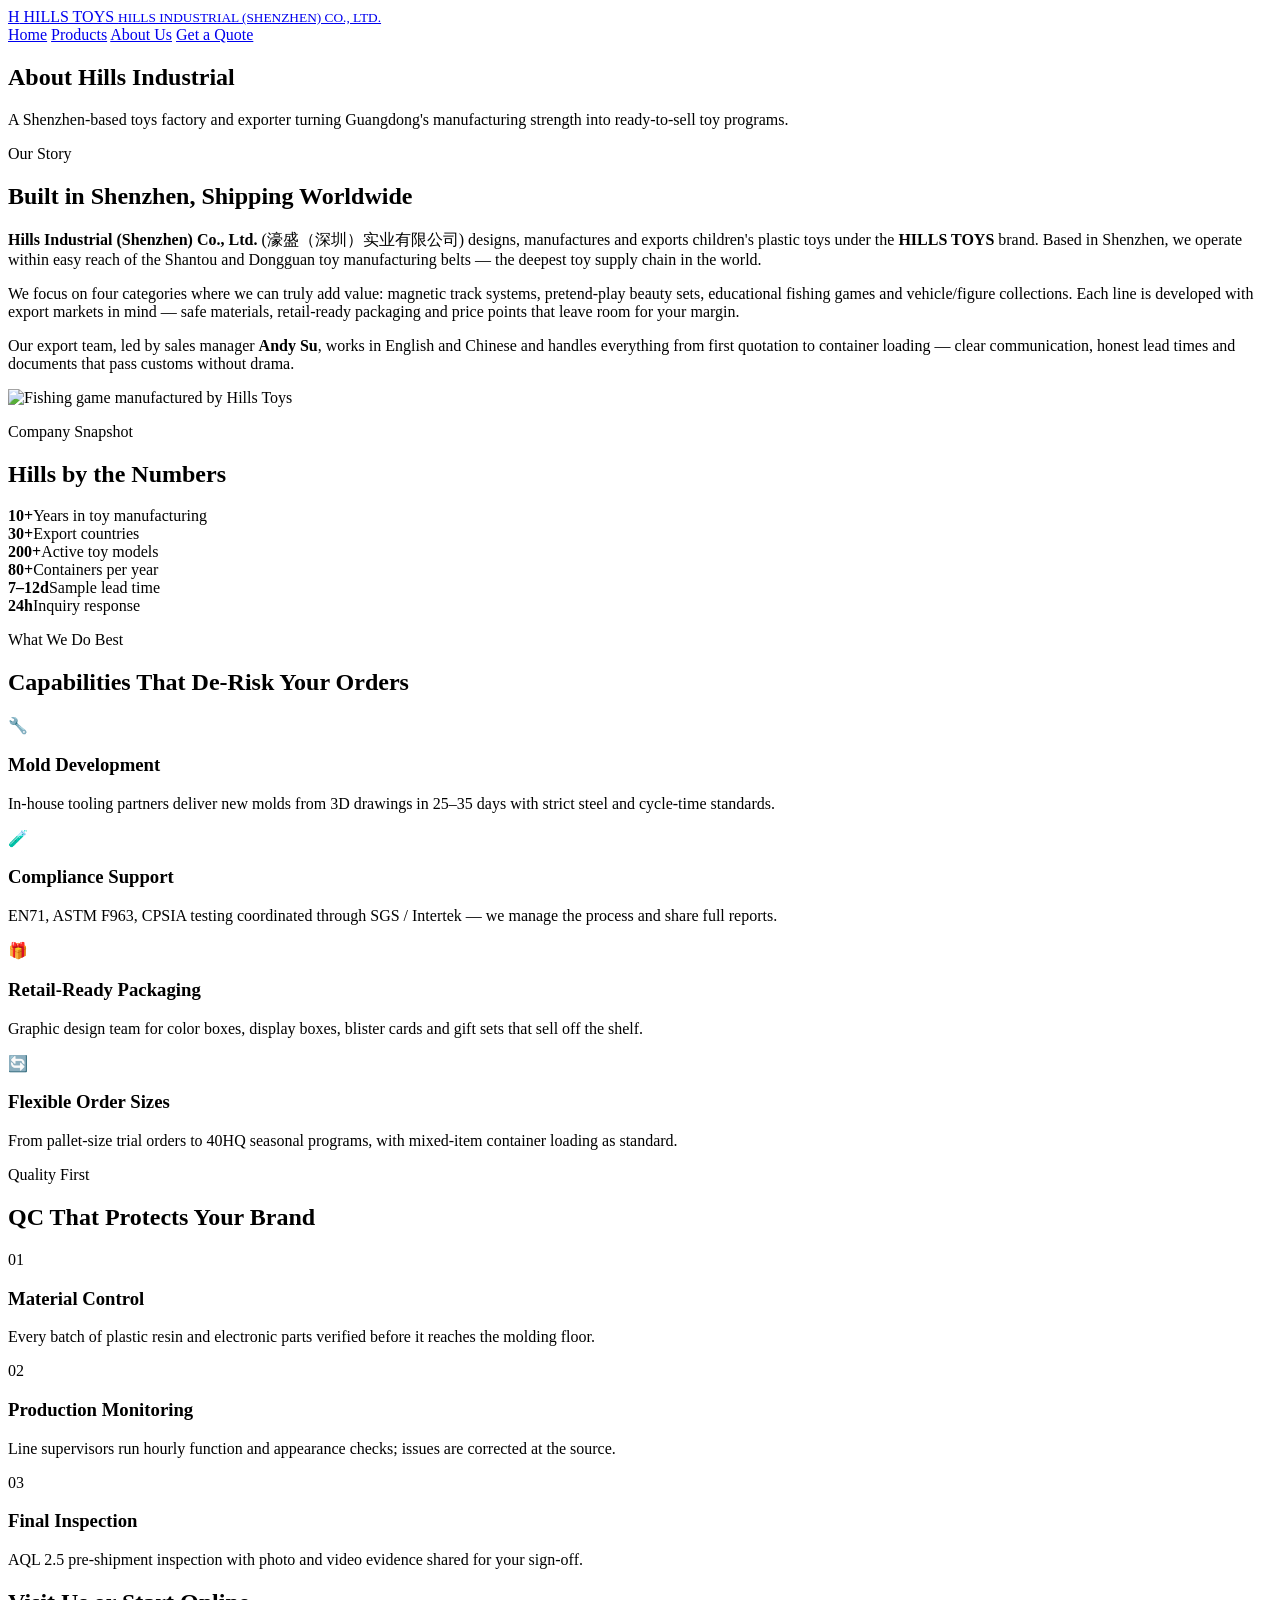
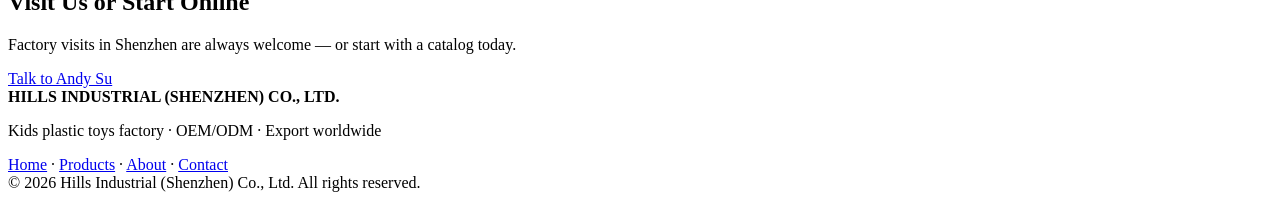
==== about.html @ bfa1b843 "Add about.html" ====
<!DOCTYPE html>
<html lang="en">
<head>
<meta charset="UTF-8">
<meta name="viewport" content="width=device-width, initial-scale=1.0">
<title>About HILLS TOYS | Hills Industrial (Shenzhen) Co., Ltd. — Kids Toys Factory</title>
<meta name="description" content="Hills Industrial (Shenzhen) Co., Ltd. (濠盛实业) is a Shenzhen-based kids toys manufacturer and exporter offering magnetic track cars, beauty play sets, fishing games, figure collections and truck sets with OEM/ODM service to buyers in 30+ countries.">
<link rel="icon" href="data:image/svg+xml,%3Csvg xmlns='http://www.w3.org/2000/svg' viewBox='0 0 32 32'%3E%3Crect width='32' height='32' rx='6' fill='%232563eb'/%3E%3Ctext x='16' y='22' font-size='15' font-family='Arial' font-weight='bold' fill='white' text-anchor='middle'%3EH%3C/text%3E%3C/svg%3E">
<link rel="stylesheet" href="css/style.css">
</head>
<body>

<header class="site-header">
  <div class="container nav-wrap">
    <a href="index.html" class="brand"><span class="brand-mark">H</span> HILLS TOYS <small>HILLS INDUSTRIAL (SHENZHEN) CO., LTD.</small></a>
    <nav class="nav">
      <a href="index.html">Home</a>
      <a href="products.html">Products</a>
      <a href="about.html" class="active">About Us</a>
      <a href="contact.html" class="nav-cta">Get a Quote</a>
    </nav>
  </div>
</header>

<section class="page-hero">
  <div class="container">
    <h1>About Hills Industrial</h1>
    <p>A Shenzhen-based toys factory and exporter turning Guangdong's manufacturing strength into ready-to-sell toy programs.</p>
  </div>
</section>

<section class="section">
  <div class="container split">
    <div>
      <p class="section-kicker">Our Story</p>
      <h2 class="section-title" style="text-align:left;">Built in Shenzhen, Shipping Worldwide</h2>
      <p><strong>Hills Industrial (Shenzhen) Co., Ltd.</strong> (濠盛（深圳）实业有限公司) designs, manufactures and exports children's plastic toys under the <strong>HILLS TOYS</strong> brand. Based in Shenzhen, we operate within easy reach of the Shantou and Dongguan toy manufacturing belts — the deepest toy supply chain in the world.</p>
      <p>We focus on four categories where we can truly add value: magnetic track systems, pretend-play beauty sets, educational fishing games and vehicle/figure collections. Each line is developed with export markets in mind — safe materials, retail-ready packaging and price points that leave room for your margin.</p>
      <p>Our export team, led by sales manager <strong>Andy Su</strong>, works in English and Chinese and handles everything from first quotation to container loading — clear communication, honest lead times and documents that pass customs without drama.</p>
    </div>
    <img class="split-img" src="images/fishing-game.jpg" alt="Fishing game manufactured by Hills Toys" loading="lazy">
  </div>
</section>

<section class="section section-alt">
  <div class="container">
    <p class="section-kicker">Company Snapshot</p>
    <h2 class="section-title">Hills by the Numbers</h2>
    <div class="num-grid">
      <div class="num-card"><strong>10+</strong><span>Years in toy manufacturing</span></div>
      <div class="num-card"><strong>30+</strong><span>Export countries</span></div>
      <div class="num-card"><strong>200+</strong><span>Active toy models</span></div>
      <div class="num-card"><strong>80+</strong><span>Containers per year</span></div>
      <div class="num-card"><strong>7–12d</strong><span>Sample lead time</span></div>
      <div class="num-card"><strong>24h</strong><span>Inquiry response</span></div>
    </div>
  </div>
</section>

<section class="section">
  <div class="container">
    <p class="section-kicker">What We Do Best</p>
    <h2 class="section-title">Capabilities That De-Risk Your Orders</h2>
    <div class="feature-grid">
      <div class="feature-card"><div class="feature-icon">🔧</div><h3>Mold Development</h3><p>In-house tooling partners deliver new molds from 3D drawings in 25–35 days with strict steel and cycle-time standards.</p></div>
      <div class="feature-card"><div class="feature-icon">🧪</div><h3>Compliance Support</h3><p>EN71, ASTM F963, CPSIA testing coordinated through SGS / Intertek — we manage the process and share full reports.</p></div>
      <div class="feature-card"><div class="feature-icon">🎁</div><h3>Retail-Ready Packaging</h3><p>Graphic design team for color boxes, display boxes, blister cards and gift sets that sell off the shelf.</p></div>
      <div class="feature-card"><div class="feature-icon">🔄</div><h3>Flexible Order Sizes</h3><p>From pallet-size trial orders to 40HQ seasonal programs, with mixed-item container loading as standard.</p></div>
    </div>
  </div>
</section>

<section class="section section-alt">
  <div class="container">
    <p class="section-kicker">Quality First</p>
    <h2 class="section-title">QC That Protects Your Brand</h2>
    <div class="qc-grid">
      <div class="qc-card"><span class="qc-num">01</span><h3>Material Control</h3><p>Every batch of plastic resin and electronic parts verified before it reaches the molding floor.</p></div>
      <div class="qc-card"><span class="qc-num">02</span><h3>Production Monitoring</h3><p>Line supervisors run hourly function and appearance checks; issues are corrected at the source.</p></div>
      <div class="qc-card"><span class="qc-num">03</span><h3>Final Inspection</h3><p>AQL 2.5 pre-shipment inspection with photo and video evidence shared for your sign-off.</p></div>
    </div>
  </div>
</section>

<section class="cta-band">
  <div class="container cta-inner">
    <h2>Visit Us or Start Online</h2>
    <p>Factory visits in Shenzhen are always welcome — or start with a catalog today.</p>
    <a href="contact.html" class="btn btn-primary btn-lg">Talk to Andy Su</a>
  </div>
</section>

<footer class="site-footer">
  <div class="container footer-wrap">
    <div>
      <strong>HILLS INDUSTRIAL (SHENZHEN) CO., LTD.</strong>
      <p>Kids plastic toys factory · OEM/ODM · Export worldwide</p>
    </div>
    <div class="footer-links">
      <a href="index.html">Home</a> · <a href="products.html">Products</a> · <a href="about.html">About</a> · <a href="contact.html">Contact</a>
    </div>
  </div>
  <div class="container copyright">© 2026 Hills Industrial (Shenzhen) Co., Ltd. All rights reserved.</div>
</footer>

<script src="js/main.js"></script>
</body>
</html>
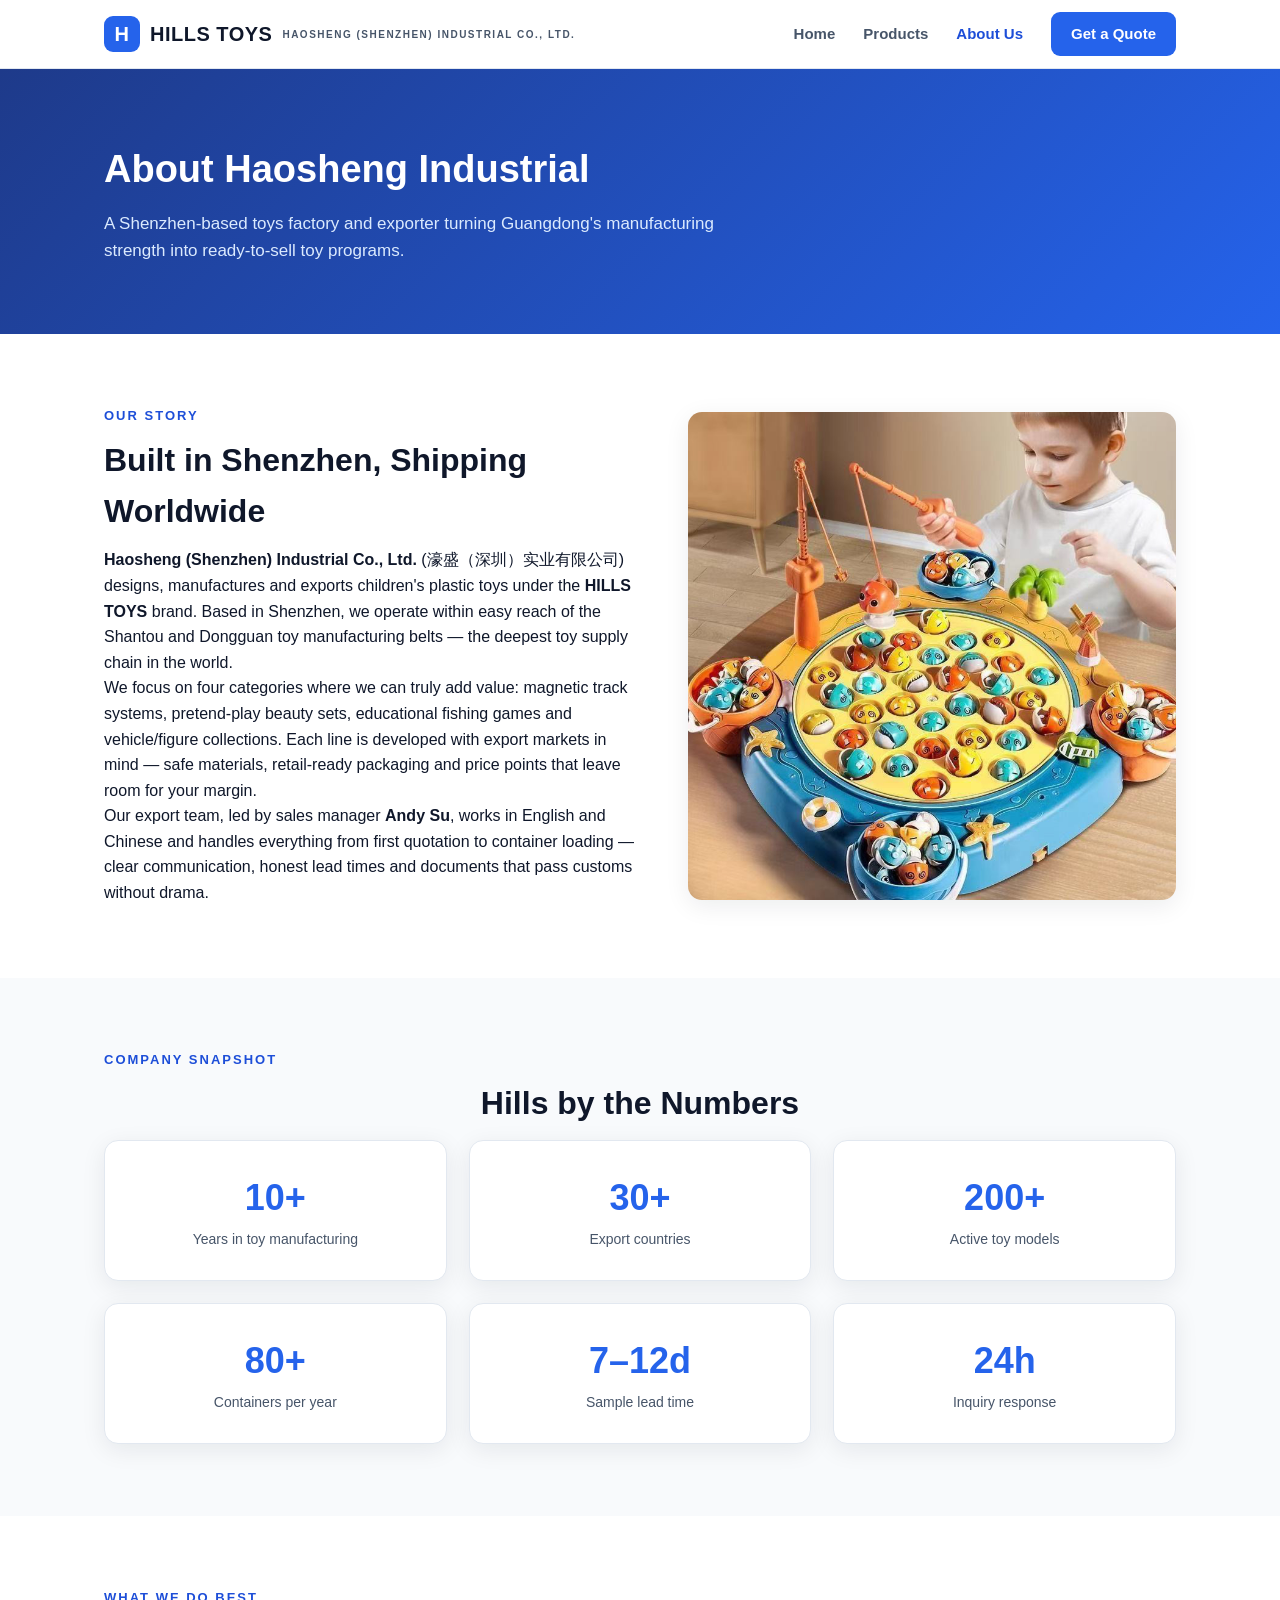
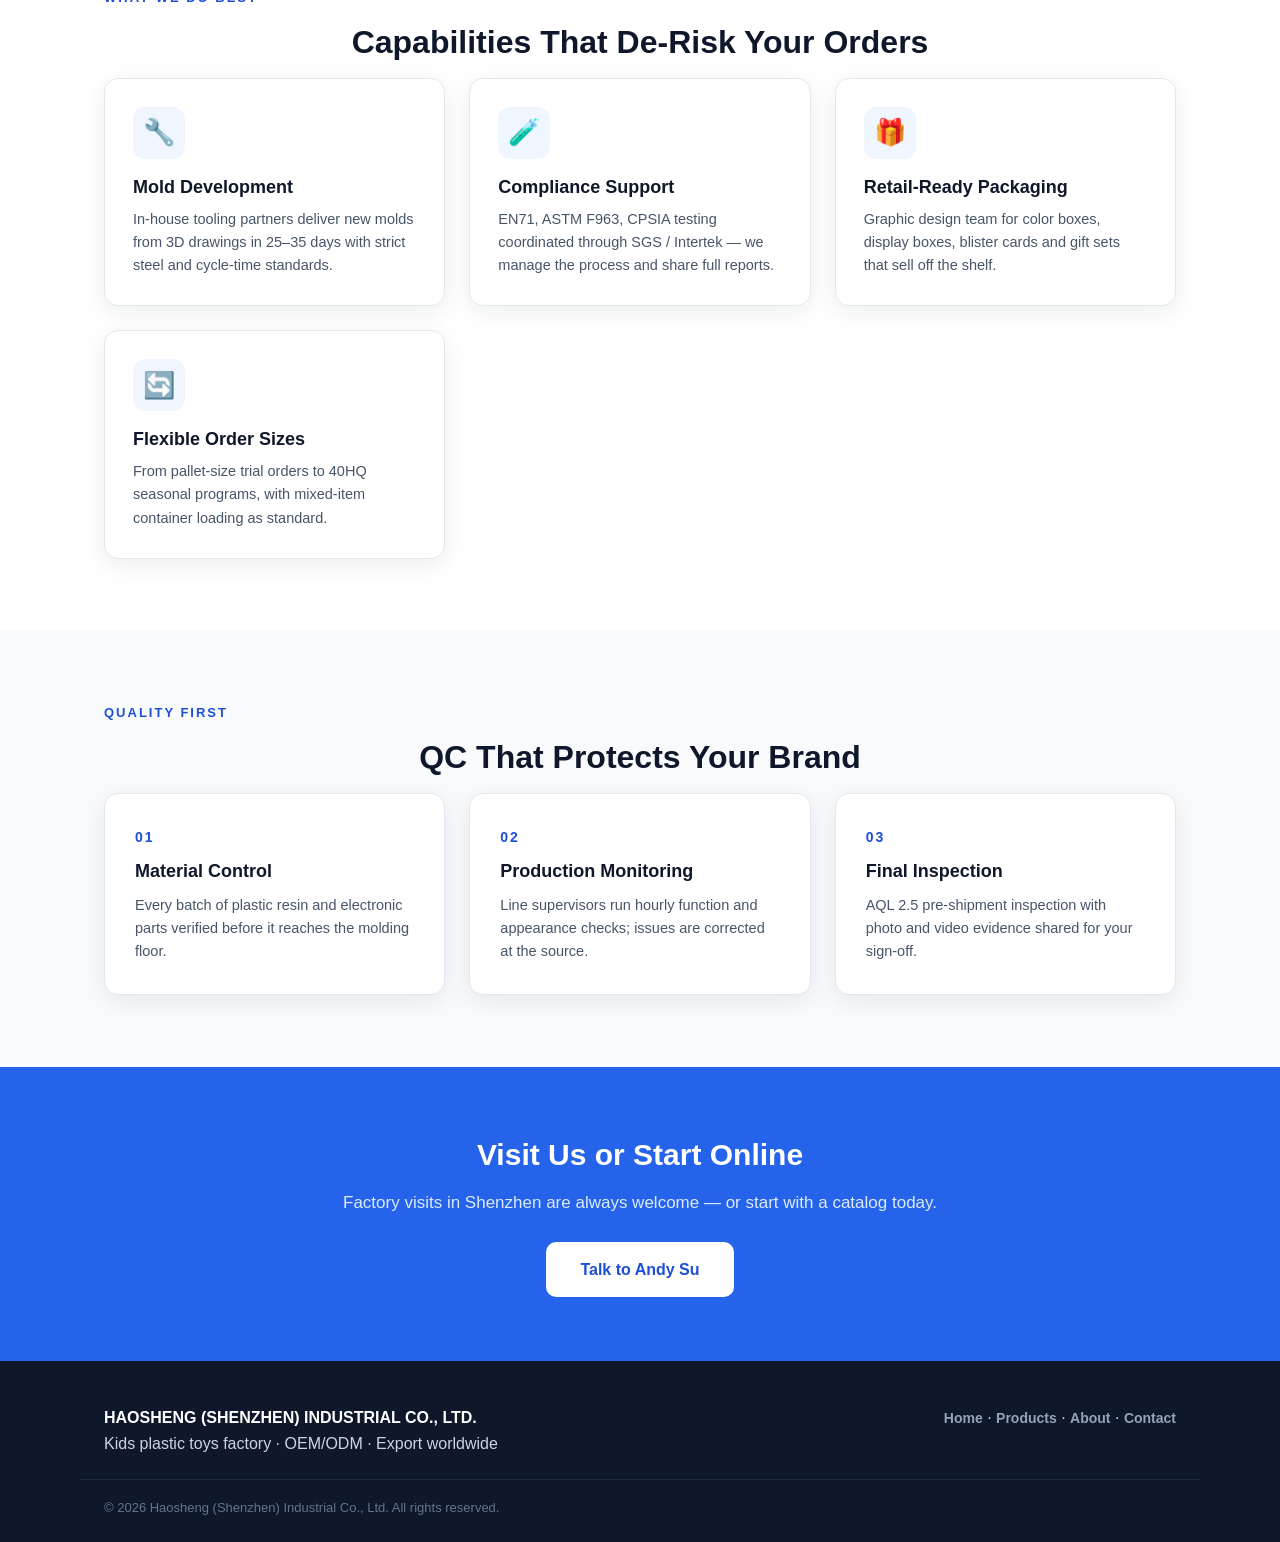
==== commit ba18f4e7: "Add about.html" ====
--- a/about.html
+++ b/about.html
@@ -3,8 +3,8 @@
 <head>
 <meta charset="UTF-8">
 <meta name="viewport" content="width=device-width, initial-scale=1.0">
-<title>About HILLS TOYS | Hills Industrial (Shenzhen) Co., Ltd. — Kids Toys Factory</title>
-<meta name="description" content="Hills Industrial (Shenzhen) Co., Ltd. (濠盛实业) is a Shenzhen-based kids toys manufacturer and exporter offering magnetic track cars, beauty play sets, fishing games, figure collections and truck sets with OEM/ODM service to buyers in 30+ countries.">
+<title>About HILLS TOYS | Haosheng (Shenzhen) Industrial Co., Ltd. — Kids Toys Factory</title>
+<meta name="description" content="Haosheng (Shenzhen) Industrial Co., Ltd. (濠盛实业) is a Shenzhen-based kids toys manufacturer and exporter offering magnetic track cars, beauty play sets, fishing games, figure collections and truck sets with OEM/ODM service to buyers in 30+ countries.">
 <link rel="icon" href="data:image/svg+xml,%3Csvg xmlns='http://www.w3.org/2000/svg' viewBox='0 0 32 32'%3E%3Crect width='32' height='32' rx='6' fill='%232563eb'/%3E%3Ctext x='16' y='22' font-size='15' font-family='Arial' font-weight='bold' fill='white' text-anchor='middle'%3EH%3C/text%3E%3C/svg%3E">
 <link rel="stylesheet" href="css/style.css">
 </head>
@@ -12,7 +12,7 @@
 
 <header class="site-header">
   <div class="container nav-wrap">
-    <a href="index.html" class="brand"><span class="brand-mark">H</span> HILLS TOYS <small>HILLS INDUSTRIAL (SHENZHEN) CO., LTD.</small></a>
+    <a href="index.html" class="brand"><span class="brand-mark">H</span> HILLS TOYS <small>HAOSHENG (SHENZHEN) INDUSTRIAL CO., LTD.</small></a>
     <nav class="nav">
       <a href="index.html">Home</a>
       <a href="products.html">Products</a>
@@ -24,7 +24,7 @@
 
 <section class="page-hero">
   <div class="container">
-    <h1>About Hills Industrial</h1>
+    <h1>About Haosheng Industrial</h1>
     <p>A Shenzhen-based toys factory and exporter turning Guangdong's manufacturing strength into ready-to-sell toy programs.</p>
   </div>
 </section>
@@ -34,7 +34,7 @@
     <div>
       <p class="section-kicker">Our Story</p>
       <h2 class="section-title" style="text-align:left;">Built in Shenzhen, Shipping Worldwide</h2>
-      <p><strong>Hills Industrial (Shenzhen) Co., Ltd.</strong> (濠盛（深圳）实业有限公司) designs, manufactures and exports children's plastic toys under the <strong>HILLS TOYS</strong> brand. Based in Shenzhen, we operate within easy reach of the Shantou and Dongguan toy manufacturing belts — the deepest toy supply chain in the world.</p>
+      <p><strong>Haosheng (Shenzhen) Industrial Co., Ltd.</strong> (濠盛（深圳）实业有限公司) designs, manufactures and exports children's plastic toys under the <strong>HILLS TOYS</strong> brand. Based in Shenzhen, we operate within easy reach of the Shantou and Dongguan toy manufacturing belts — the deepest toy supply chain in the world.</p>
       <p>We focus on four categories where we can truly add value: magnetic track systems, pretend-play beauty sets, educational fishing games and vehicle/figure collections. Each line is developed with export markets in mind — safe materials, retail-ready packaging and price points that leave room for your margin.</p>
       <p>Our export team, led by sales manager <strong>Andy Su</strong>, works in English and Chinese and handles everything from first quotation to container loading — clear communication, honest lead times and documents that pass customs without drama.</p>
     </div>
@@ -93,14 +93,14 @@
 <footer class="site-footer">
   <div class="container footer-wrap">
     <div>
-      <strong>HILLS INDUSTRIAL (SHENZHEN) CO., LTD.</strong>
+      <strong>HAOSHENG (SHENZHEN) INDUSTRIAL CO., LTD.</strong>
       <p>Kids plastic toys factory · OEM/ODM · Export worldwide</p>
     </div>
     <div class="footer-links">
       <a href="index.html">Home</a> · <a href="products.html">Products</a> · <a href="about.html">About</a> · <a href="contact.html">Contact</a>
     </div>
   </div>
-  <div class="container copyright">© 2026 Hills Industrial (Shenzhen) Co., Ltd. All rights reserved.</div>
+  <div class="container copyright">© 2026 Haosheng (Shenzhen) Industrial Co., Ltd. All rights reserved.</div>
 </footer>
 
 <script src="js/main.js"></script>
--- a/css/style.css
+++ b/css/style.css
@@ -0,0 +1,239 @@
+/* ================= Hills Toys (濠盛) — B2B Site ================= */
+:root{
+  --blue:#2563eb;
+  --blue-dark:#1d4ed8;
+  --orange:#f97316;
+  --orange-dark:#ea580c;
+  --ink:#0f172a;
+  --slate:#475569;
+  --line:#e2e8f0;
+  --bg-alt:#f8fafc;
+  --white:#ffffff;
+  --radius:14px;
+  --shadow:0 6px 24px rgba(15,23,42,.08);
+}
+*{margin:0;padding:0;box-sizing:border-box;}
+html{scroll-behavior:smooth;}
+body{
+  font-family:-apple-system,BlinkMacSystemFont,"Segoe UI","PingFang SC","Hiragino Sans GB","Microsoft YaHei",Helvetica,Arial,sans-serif;
+  color:var(--ink);background:var(--white);line-height:1.6;
+  -webkit-font-smoothing:antialiased;
+}
+img{max-width:100%;display:block;}
+a{color:var(--blue-dark);text-decoration:none;}
+.container{max-width:1120px;margin:0 auto;padding:0 24px;}
+.section{padding:72px 0;}
+.section-alt{background:var(--bg-alt);}
+
+/* ---------- Header ---------- */
+.site-header{
+  position:sticky;top:0;z-index:50;background:rgba(255,255,255,.95);
+  backdrop-filter:blur(8px);border-bottom:1px solid var(--line);
+}
+.nav-wrap{display:flex;align-items:center;justify-content:space-between;height:68px;}
+.brand{font-weight:800;font-size:20px;color:var(--ink);display:flex;align-items:center;gap:10px;letter-spacing:.5px;}
+.brand small{font-size:10px;font-weight:600;color:var(--slate);letter-spacing:1.5px;display:block;line-height:1.1;}
+.brand-mark{
+  background:var(--blue);color:#fff;width:36px;height:36px;border-radius:9px;
+  display:flex;align-items:center;justify-content:center;font-size:20px;flex-shrink:0;
+}
+.nav{display:flex;align-items:center;gap:28px;}
+.nav a{color:var(--slate);font-weight:600;font-size:15px;}
+.nav a.active,.nav a:hover{color:var(--blue-dark);}
+.nav-cta{
+  background:var(--blue);color:#fff!important;padding:10px 20px;border-radius:9px;
+}
+.nav-cta:hover{background:var(--blue-dark);}
+
+/* ---------- Hero ---------- */
+.hero{
+  min-height:520px;display:flex;align-items:center;
+  background-size:cover;background-position:center;color:#fff;
+}
+.hero-inner{padding:90px 24px;max-width:820px;}
+.hero-kicker{
+  display:inline-block;background:var(--blue);color:#fff;font-size:13px;
+  font-weight:700;letter-spacing:1px;text-transform:uppercase;
+  padding:6px 14px;border-radius:999px;margin-bottom:20px;
+}
+.hero h1{font-size:44px;line-height:1.15;margin-bottom:18px;font-weight:800;}
+.hero-sub{font-size:18px;color:#e2e8f0;max-width:640px;margin-bottom:30px;}
+.hero-actions{display:flex;gap:14px;flex-wrap:wrap;}
+.btn{
+  display:inline-block;font-weight:700;font-size:15px;padding:13px 28px;
+  border-radius:10px;transition:.2s;border:none;cursor:pointer;
+}
+.btn-primary{background:var(--blue);color:#fff!important;}
+.btn-primary:hover{background:var(--blue-dark);transform:translateY(-1px);}
+.btn-ghost{background:rgba(255,255,255,.14);color:#fff!important;border:1px solid rgba(255,255,255,.5);}
+.btn-ghost:hover{background:rgba(255,255,255,.24);}
+.btn-lg{padding:15px 34px;font-size:16px;}
+
+/* ---------- Stats bar ---------- */
+.stats-bar{background:var(--ink);color:#fff;padding:34px 0;}
+.stats-grid{display:grid;grid-template-columns:repeat(4,1fr);gap:20px;text-align:center;}
+.stats-grid strong{display:block;font-size:34px;color:#60a5fa;font-weight:800;}
+.stats-grid span{font-size:14px;color:#cbd5e1;}
+
+/* ---------- Section headers ---------- */
+.section-kicker{
+  color:var(--blue-dark);font-weight:800;font-size:13px;letter-spacing:2px;
+  text-transform:uppercase;margin-bottom:8px;
+}
+.section-title{font-size:32px;font-weight:800;margin-bottom:10px;text-align:center;}
+.section-sub{text-align:center;color:var(--slate);max-width:640px;margin:0 auto 40px;}
+
+/* ---------- Product cards ---------- */
+.card-grid{display:grid;grid-template-columns:repeat(auto-fit,minmax(250px,1fr));gap:26px;}
+.product-card{
+  background:#fff;border:1px solid var(--line);border-radius:var(--radius);
+  overflow:hidden;box-shadow:var(--shadow);transition:.2s;color:var(--ink);
+  display:flex;flex-direction:column;
+}
+.product-card:hover{transform:translateY(-4px);box-shadow:0 12px 32px rgba(15,23,42,.14);}
+.product-card img{height:230px;object-fit:cover;width:100%;}
+.product-card-body{padding:22px;display:flex;flex-direction:column;gap:8px;flex:1;}
+.product-card-body h3{font-size:19px;font-weight:800;}
+.product-card-body p{color:var(--slate);font-size:14.5px;flex:1;}
+.link-more{color:var(--blue-dark);font-weight:700;font-size:14px;}
+
+/* ---------- Feature grid ---------- */
+.feature-grid{display:grid;grid-template-columns:repeat(auto-fit,minmax(300px,1fr));gap:24px;}
+.feature-card{
+  background:#fff;border:1px solid var(--line);border-radius:var(--radius);
+  padding:28px;box-shadow:var(--shadow);
+}
+.feature-icon{
+  width:52px;height:52px;border-radius:12px;background:#eff6ff;
+  display:flex;align-items:center;justify-content:center;font-size:26px;margin-bottom:14px;
+}
+.feature-card h3{font-size:18px;margin-bottom:6px;}
+.feature-card p{color:var(--slate);font-size:14.5px;}
+
+/* ---------- Chips ---------- */
+.chips{display:flex;flex-wrap:wrap;gap:12px;justify-content:center;}
+.chip{
+  background:#fff;border:1px solid var(--line);border-radius:999px;
+  padding:9px 20px;font-weight:600;font-size:14px;color:var(--slate);
+}
+
+/* ---------- Steps ---------- */
+.steps{display:grid;grid-template-columns:repeat(auto-fit,minmax(180px,1fr));gap:22px;}
+.step{
+  background:#fff;border:1px solid var(--line);border-radius:var(--radius);
+  padding:26px 22px;text-align:center;box-shadow:var(--shadow);
+}
+.step-num{
+  display:inline-flex;width:40px;height:40px;border-radius:50%;
+  background:var(--blue);color:#fff;font-weight:800;font-size:18px;
+  align-items:center;justify-content:center;margin-bottom:12px;
+}
+.step h3{font-size:16px;margin-bottom:6px;}
+.step p{font-size:13.5px;color:var(--slate);}
+
+/* ---------- FAQ ---------- */
+.faq{max-width:820px;margin:0 auto;}
+.faq details{
+  background:#fff;border:1px solid var(--line);border-radius:12px;
+  padding:18px 22px;margin-bottom:12px;
+}
+.faq summary{font-weight:700;cursor:pointer;font-size:16px;}
+.faq details[open]{border-color:var(--blue);}
+.faq p{margin-top:10px;color:var(--slate);font-size:15px;}
+
+/* ---------- Page hero ---------- */
+.page-hero{
+  background:linear-gradient(135deg,#1e3a8a,#2563eb);color:#fff;padding:70px 0;
+}
+.page-hero h1{font-size:38px;margin-bottom:10px;}
+.page-hero p{color:#dbeafe;max-width:640px;font-size:17px;}
+
+/* ---------- Product split ---------- */
+.product-section{border-bottom:1px solid var(--line);}
+.product-split{display:grid;grid-template-columns:1fr 1fr;gap:48px;align-items:center;}
+.product-split img{border-radius:var(--radius);box-shadow:var(--shadow);}
+.product-split.reverse .product-info{order:1;}
+.product-split.reverse img{order:2;}
+.product-info h2{font-size:28px;margin-bottom:14px;}
+.product-info>p{color:var(--slate);margin-bottom:20px;}
+table.spec{width:100%;border-collapse:collapse;margin-bottom:24px;font-size:14.5px;}
+table.spec th,table.spec td{border:1px solid var(--line);padding:9px 14px;text-align:left;}
+table.spec th{background:var(--bg-alt);width:34%;font-weight:700;}
+
+/* ---------- About split / numbers ---------- */
+.split{display:grid;grid-template-columns:1.1fr 1fr;gap:48px;align-items:center;}
+.split-img{border-radius:var(--radius);box-shadow:var(--shadow);}
+.num-grid{display:grid;grid-template-columns:repeat(3,1fr);gap:22px;}
+.num-card{
+  background:#fff;border:1px solid var(--line);border-radius:var(--radius);
+  padding:28px;text-align:center;box-shadow:var(--shadow);
+}
+.num-card strong{display:block;font-size:36px;color:var(--blue);font-weight:800;}
+.num-card span{color:var(--slate);font-size:14px;}
+
+/* ---------- QC ---------- */
+.qc-grid{display:grid;grid-template-columns:repeat(3,1fr);gap:24px;}
+.qc-card{
+  background:#fff;border:1px solid var(--line);border-radius:var(--radius);
+  padding:30px;box-shadow:var(--shadow);
+}
+.qc-num{font-size:14px;font-weight:800;color:var(--blue-dark);letter-spacing:2px;}
+.qc-card h3{margin:8px 0 8px;font-size:18px;}
+.qc-card p{color:var(--slate);font-size:14.5px;}
+
+/* ---------- Contact ---------- */
+.contact-grid{display:grid;grid-template-columns:1fr 1.2fr;gap:44px;align-items:start;}
+.contact-cards{display:grid;grid-template-columns:1fr 1fr;gap:20px;}
+.contact-card{
+  background:#fff;border:1px solid var(--line);border-radius:var(--radius);
+  padding:24px;box-shadow:var(--shadow);
+}
+.contact-card h3{font-size:16px;margin-bottom:6px;}
+.contact-card p{font-weight:700;}
+.contact-card small{color:var(--slate);font-size:12.5px;}
+.contact-form-wrap{
+  background:#fff;border:1px solid var(--line);border-radius:var(--radius);
+  padding:34px;box-shadow:var(--shadow);
+}
+.contact-form-wrap h2{font-size:24px;margin-bottom:6px;}
+.contact-form-wrap>p{color:var(--slate);margin-bottom:22px;font-size:14.5px;}
+.contact-form label{display:block;font-weight:600;font-size:14px;margin-bottom:16px;}
+.contact-form input,.contact-form select,.contact-form textarea{
+  width:100%;margin-top:6px;padding:11px 14px;border:1px solid var(--line);
+  border-radius:9px;font-size:15px;font-family:inherit;background:var(--bg-alt);
+}
+.contact-form input:focus,.contact-form textarea:focus,.contact-form select:focus{
+  outline:2px solid var(--blue);border-color:var(--blue);
+}
+.contact-form .btn{width:100%;}
+
+/* ---------- CTA band ---------- */
+.cta-band{background:var(--blue);color:#fff;padding:64px 0;text-align:center;}
+.cta-inner h2{font-size:30px;margin-bottom:10px;}
+.cta-inner p{color:#dbeafe;margin-bottom:26px;font-size:17px;}
+.cta-band .btn-primary{background:#fff;color:var(--blue-dark)!important;}
+.cta-band .btn-primary:hover{background:#dbeafe;}
+
+/* ---------- Footer ---------- */
+.site-footer{background:var(--ink);color:#cbd5e1;padding:44px 0 24px;}
+.footer-wrap{display:flex;justify-content:space-between;gap:24px;flex-wrap:wrap;padding-bottom:22px;border-bottom:1px solid #1e293b;}
+.site-footer strong{color:#fff;}
+.footer-links a{color:#94a3b8;font-weight:600;font-size:14px;}
+.footer-links a:hover{color:#60a5fa;}
+.copyright{padding-top:18px;font-size:13px;color:#64748b;}
+
+/* ---------- Responsive ---------- */
+@media (max-width:900px){
+  .hero h1{font-size:32px;}
+  .product-split,.split,.contact-grid{grid-template-columns:1fr;}
+  .product-split.reverse .product-info{order:0;}
+  .product-split.reverse img{order:0;}
+  .stats-grid{grid-template-columns:repeat(2,1fr);}
+  .num-grid{grid-template-columns:repeat(2,1fr);}
+  .qc-grid{grid-template-columns:1fr;}
+  .nav{gap:16px;}
+  .nav a:not(.nav-cta){display:none;}
+  .section-title{text-align:left;}
+  .section-sub{text-align:left;margin-left:0;}
+  .chips{justify-content:flex-start;}
+}
